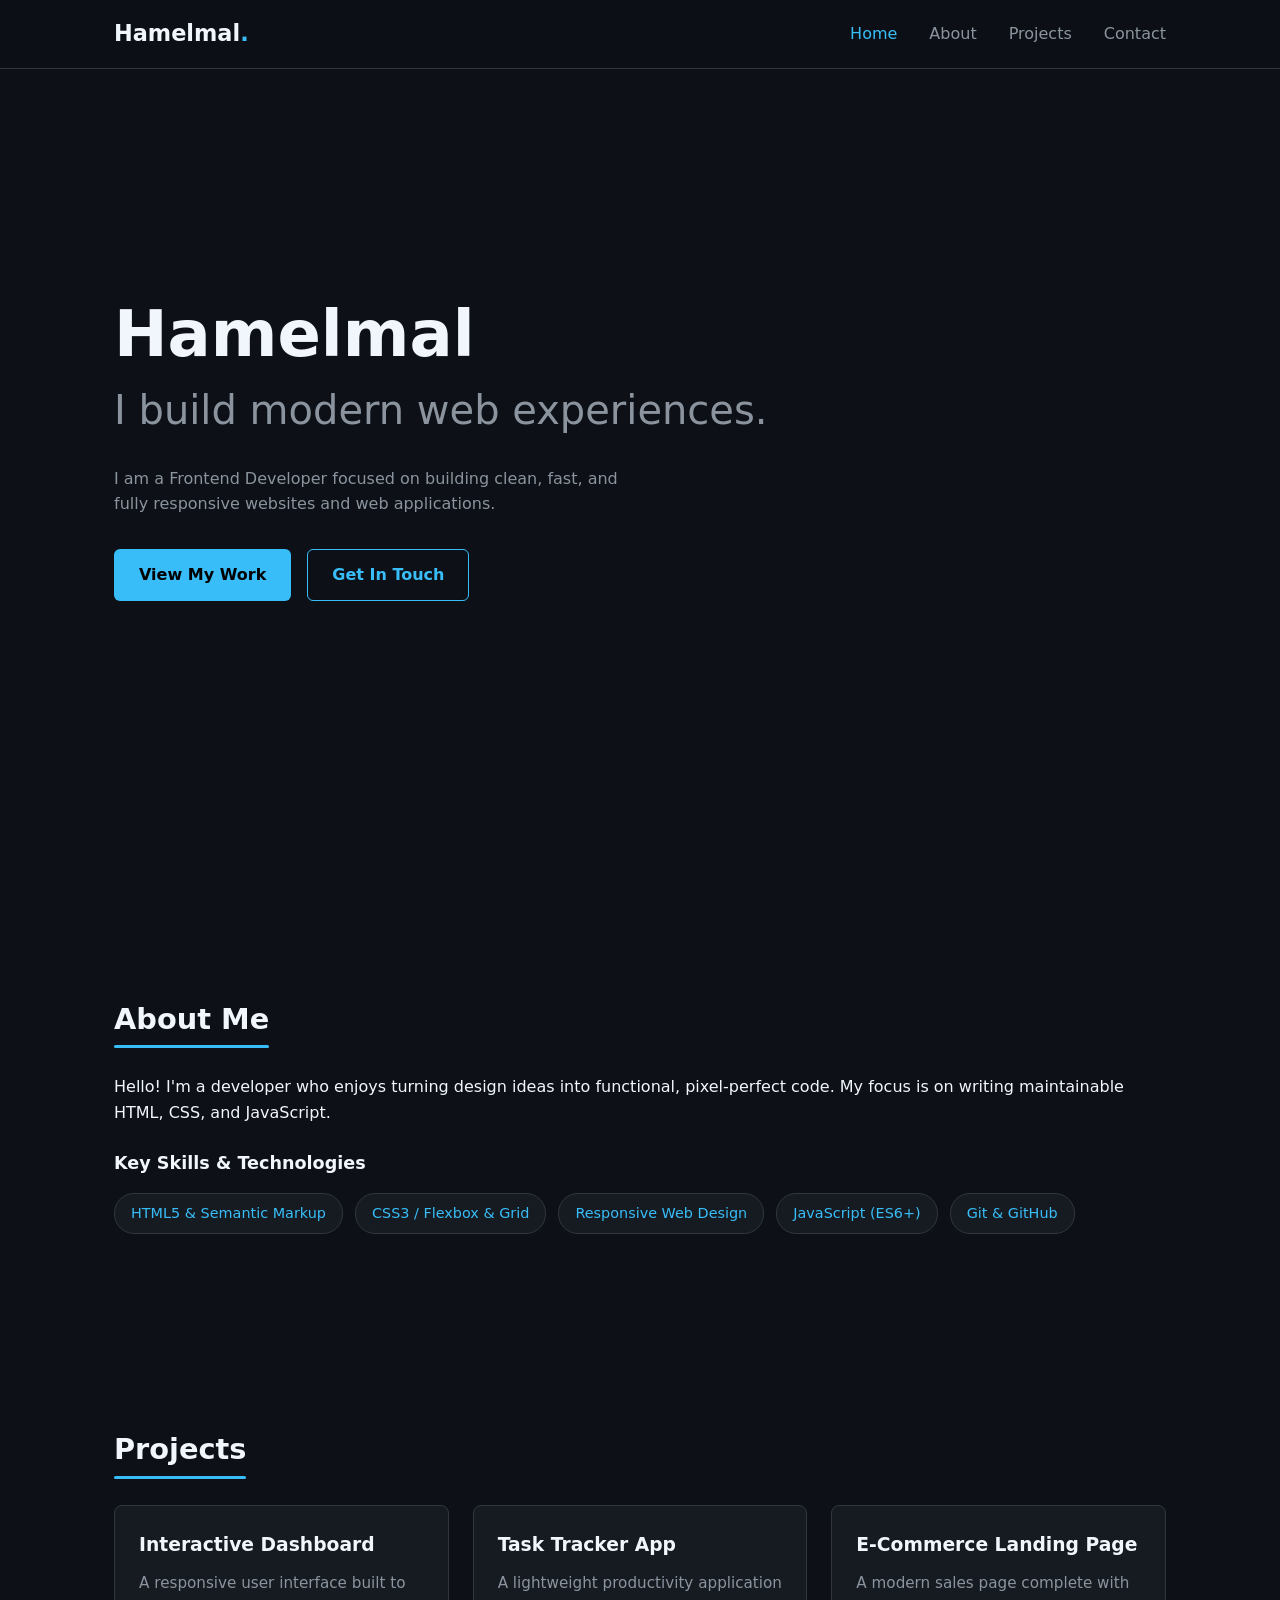
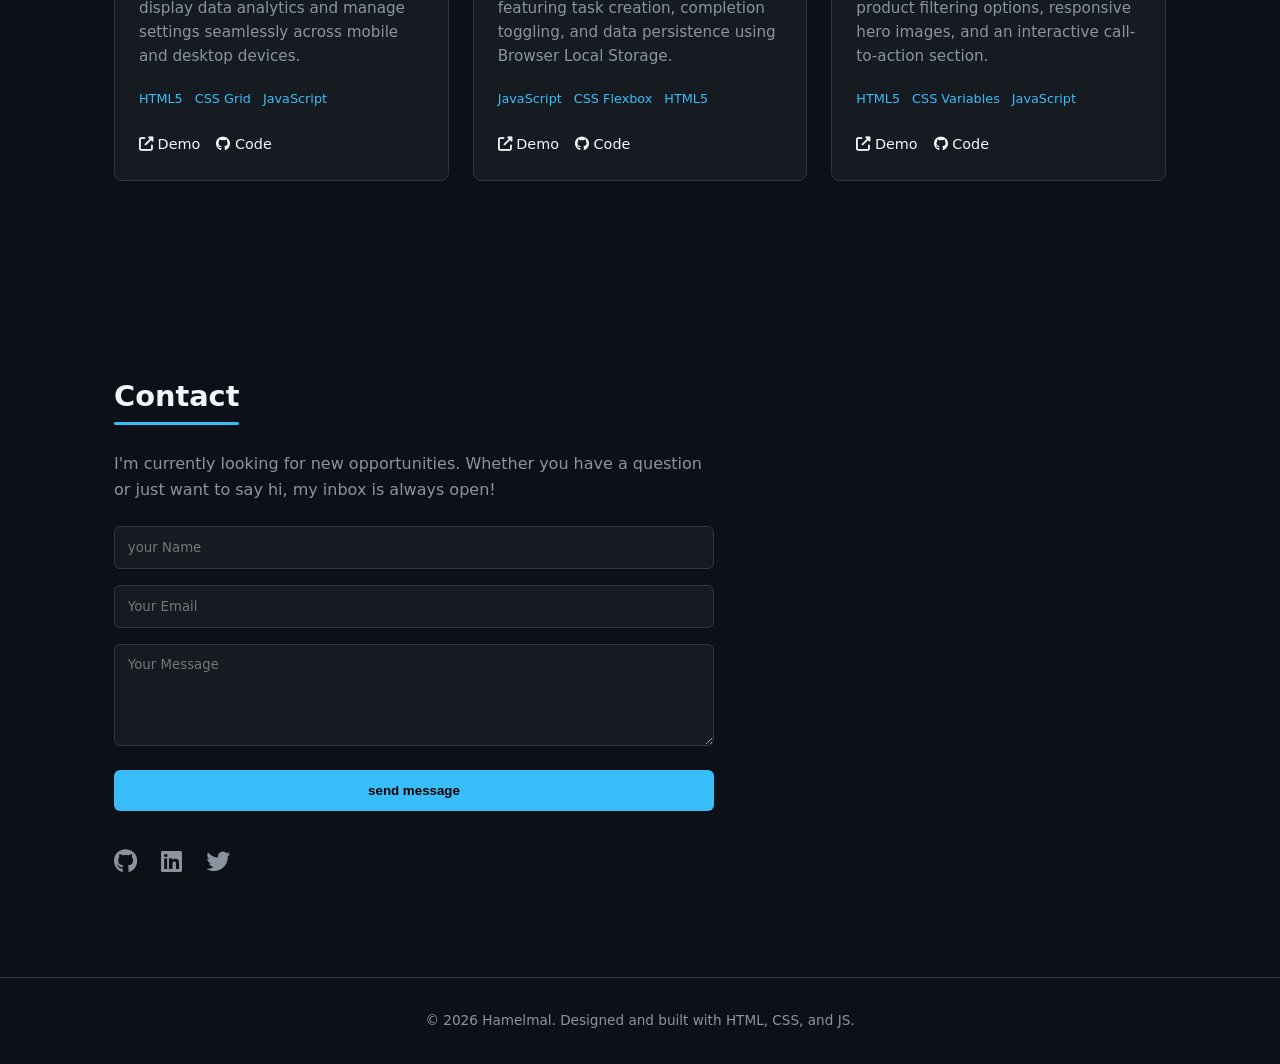
==== index.html @ 27e7340b "Initial portfolio commit" ====
<!DOCTYPE html>
<html lang="en">
<head>
  <meta charset="UTF-8" />
  <meta name="viewport" content="width=device-width, initial-scale=1.0" />
  <title>Hamelmal | Portfolio</title>
  <link rel="stylesheet" href="style.css" />
  <!-- Font Awesome for Icons -->
  <link rel="stylesheet" href="https://cdnjs.cloudflare.com/ajax/libs/font-awesome/6.4.0/css/all.min.css" />
</head>
<body>

  <!-- Header / Navigation -->
  <header>
    <nav class="navbar">
      <a href="#home" class="logo">Hamelmal<span>.</span></a>
      
      <ul class="nav-links" id="nav-links">
        <li><a href="#home" class="nav-item">Home</a></li>
        <li><a href="#about" class="nav-item">About</a></li>
        <li><a href="#projects" class="nav-item">Projects</a></li>
        <li><a href="#contact" class="nav-item">Contact</a></li>
      </ul>

      <!-- Hamburger Button for Mobile -->
      <button class="hamburger" id="hamburger" aria-label="Toggle Navigation">
        <i class="fas fa- solid fa-bars"></i>
      </button>
    </nav>
  </header>

  <main>
    <!-- Hero Section -->
    <section id="home" class="hero">
      <div class="hero-content">
        <h1 class="name">Hamelmal</h1>
        <h2 class="tagline">I build modern web experiences.</h2>
        <p class="bio-short">
          I am a Frontend Developer focused on building clean, fast, and fully responsive websites and web applications.
        </p>
        <div class="hero-cta">
          <a href="#projects" class="btn primary-btn">View My Work</a>
          <a href="#contact" class="btn secondary-btn">Get In Touch</a>
        </div>
      </div>
    </section>

    <!-- About Me Section -->
    <section id="about" class="section">
      <h2 class="section-title">About Me</h2>
      <div class="about-grid">
        <div class="about-text">
          <p>
            Hello! I'm a developer who enjoys turning design ideas into functional, pixel-perfect code. My focus is on writing maintainable HTML, CSS, and JavaScript.
          </p>
          <div class="skills">
            <h3>Key Skills & Technologies</h3>
            <ul class="skills-list">
              <li>HTML5 & Semantic Markup</li>
              <li>CSS3 / Flexbox & Grid</li>
              <li>Responsive Web Design</li>
              <li>JavaScript (ES6+)</li>
              <li>Git & GitHub</li>
            </ul>
          </div>
        </div>
      </div>
    </section>

    <!-- Projects Section -->
    <section id="projects" class="section">
      <h2 class="section-title">Projects</h2>
      <div class="projects-grid">

        <!-- Project 1 -->
        <article class="project-card">
          <div class="project-content">
            <h3 class="project-title">Interactive Dashboard</h3>
            <p class="project-description">
              A responsive user interface built to display data analytics and manage settings seamlessly across mobile and desktop devices.
            </p>
            <ul class="project-tech">
              <li>HTML5</li>
              <li>CSS Grid</li>
              <li>JavaScript</li>
            </ul>
            <div class="project-links">
              <a href="#" target="_blank" aria-label="Live Demo"><i class="fas fa-external-link-alt"></i> Demo</a>
              <a href="#" target="_blank" aria-label="GitHub Repository"><i class="fab fa-github"></i> Code</a>
            </div>
          </div>
        </article>

        <!-- Project 2 -->
        <article class="project-card">
          <div class="project-content">
            <h3 class="project-title">Task Tracker App</h3>
            <p class="project-description">
              A lightweight productivity application featuring task creation, completion toggling, and data persistence using Browser Local Storage.
            </p>
            <ul class="project-tech">
              <li>JavaScript</li>
              <li>CSS Flexbox</li>
              <li>HTML5</li>
            </ul>
            <div class="project-links">
              <a href="#" target="_blank" aria-label="Live Demo"><i class="fas fa-external-link-alt"></i> Demo</a>
              <a href="#" target="_blank" aria-label="GitHub Repository"><i class="fab fa-github"></i> Code</a>
            </div>
          </div>
        </article>

        <!-- Project 3 -->
        <article class="project-card">
          <div class="project-content">
            <h3 class="project-title">E-Commerce Landing Page</h3>
            <p class="project-description">
              A modern sales page complete with product filtering options, responsive hero images, and an interactive call-to-action section.
            </p>
            <ul class="project-tech">
              <li>HTML5</li>
              <li>CSS Variables</li>
              <li>JavaScript</li>
            </ul>
            <div class="project-links">
              <a href="#" target="_blank" aria-label="Live Demo"><i class="fas fa-external-link-alt"></i> Demo</a>
              <a href="#" target="_blank" aria-label="GitHub Repository"><i class="fab fa-github"></i> Code</a>
            </div>
          </div>
        </article>

      </div>
    </section>

    <!-- Contact Section -->
    <section id="contact" class="section">
      <h2 class="section-title">Contact</h2>
      <div class="contact-container">
        <p class="contact-intro">
          I'm currently looking for new opportunities. Whether you have a question or just want to say hi, my inbox is always open!
        </p>

        <form action="https://formspree.io/f/xzdngjyg" method="POST" class="contact-form" id="contact-form">
          <div class="form-group">
            <input type="text" name="name" placeholder="your Name" required/>
          </div>
          <div class="form-group">
            <input type="email" name="email" placeholder="Your Email"required/>
          </div>
          <div class="form-group">
            <textarea name="message" rows="5" placeholder="Your Message" required></textarea>
          </div>
          <button type="submit" class="btn primary-btn">send message</button>
          </form>
 <div class="social-links">
          <a href="#" target="_blank" aria-label="GitHub"><i class="fab fa-github"></i></a>
          <a href="#" target="_blank" aria-label="LinkedIn"><i class="fab fa-linkedin"></i></a>
          <a href="#" target="_blank" aria-label="Twitter"><i class="fab fa-twitter"></i></a>
        </div>
      </div>
    </section>
  </main>

  <footer>
    <p>&copy; 2026 Hamelmal. Designed and built with HTML, CSS, and JS.</p>
  </footer>

  <script src="script.js"></script>
</body>
</html>
---- style.css ----
/* Color Palette & Custom Properties */
:root {
  --bg-color: #0d1117;
  --card-bg: #161b22;
  --primary-color: #38bdf8;
  --text-main: #f0f6fc;
  --text-muted: #8b949e;
  --border-color: #30363d;
  --font-sans: system-ui, -apple-system, BlinkMacSystemFont, "Segoe UI", Roboto, sans-serif;
}

* {
  margin: 0;
  padding: 0;
  box-sizing: border-box;
}

html {
  scroll-behavior: smooth;
}

body {
  background-color: var(--bg-color);
  color: var(--text-main);
  font-family: var(--font-sans);
  line-height: 1.6;
}

/* Navigation Bar */
header {
  position: fixed;
  top: 0;
  width: 100%;
  background-color: rgba(13, 17, 23, 0.95);
  backdrop-filter: blur(8px);
  border-bottom: 1px solid var(--border-color);
  z-index: 1000;
}

.navbar {
  display: flex;
  justify-content: space-between;
  align-items: center;
  max-width: 1100px;
  margin: 0 auto;
  padding: 1rem 1.5rem;
}

.logo {
  font-size: 1.4rem;
  font-weight: 700;
  color: var(--text-main);
  text-decoration: none;
}

.logo span {
  color: var(--primary-color);
}

.nav-links {
  display: flex;
  list-style: none;
  gap: 2rem;
}

.nav-links a {
  color: var(--text-muted);
  text-decoration: none;
  font-weight: 500;
  transition: color 0.3s;
}

.nav-links a:hover,
.nav-links a.active {
  color: var(--primary-color);
}

.hamburger {
  display: none;
  background: none;
  border: none;
  color: var(--text-main);
  font-size: 1.5rem;
  cursor: pointer;
}

/* General Layout Rules */
.section {
  max-width: 1100px;
  margin: 0 auto;
  padding: 6rem 1.5rem;
}

.section-title {
  font-size: 1.8rem;
  margin-bottom: 2rem;
  position: relative;
  display: inline-block;
}

.section-title::after {
  content: '';
  position: absolute;
  left: 0;
  bottom: -6px;
  width: 100%;
  height: 3px;
  background-color: var(--primary-color);
  border-radius: 2px;
}

/* Hero Section */
.hero {
  min-height: 100vh;
  display: flex;
  align-items: center;
  max-width: 1100px;
  margin: 0 auto;
  padding: 0 1.5rem;
}

.greeting {
  color: var(--primary-color);
  font-size: 1rem;
  margin-bottom: 0.5rem;
}

.name {
  font-size: clamp(2.5rem, 6vw, 4rem);
  line-height: 1.1;
  margin-bottom: 0.5rem;
}

.tagline {
  font-size: clamp(1.5rem, 4vw, 2.5rem);
  color: var(--text-muted);
  font-weight: 500;
  margin-bottom: 1.5rem;
}

.bio-short {
  max-width: 540px;
  color: var(--text-muted);
  margin-bottom: 2rem;
}

.hero-cta {
  display: flex;
  gap: 1rem;
  flex-wrap: wrap;
}

/* Buttons */
.btn {
  display: inline-block;
  padding: 0.75rem 1.5rem;
  border-radius: 6px;
  text-decoration: none;
  font-weight: 600;
  transition: all 0.3s ease;
  border: 1px solid transparent;
}

.primary-btn {
  background-color: var(--primary-color);
  color: #000;
}

.primary-btn:hover {
  opacity: 0.9;
  transform: translateY(-2px);
}

.secondary-btn {
  border-color: var(--primary-color);
  color: var(--primary-color);
}

.secondary-btn:hover {
  background-color: rgba(56, 189, 248, 0.1);
  transform: translateY(-2px);
}

/* About Section */
.skills {
  margin-top: 1.5rem;
}

.skills h3 {
  margin-bottom: 1rem;
  font-size: 1.1rem;
}

.skills-list {
  display: flex;
  flex-wrap: wrap;
  gap: 0.75rem;
  list-style: none;
}

.skills-list li {
  background-color: var(--card-bg);
  border: 1px solid var(--border-color);
  padding: 0.5rem 1rem;
  border-radius: 20px;
  font-size: 0.9rem;
  color: var(--primary-color);
}

/* Projects Section */
.projects-grid {
  display: grid;
  grid-template-columns: repeat(auto-fit, minmax(280px, 1fr));
  gap: 1.5rem;
}

.project-card {
  background-color: var(--card-bg);
  border: 1px solid var(--border-color);
  border-radius: 8px;
  padding: 1.5rem;
  transition: transform 0.3s ease, border-color 0.3s ease;
}

.project-card:hover {
  transform: translateY(-5px);
  border-color: var(--primary-color);
}

.project-title {
  margin-bottom: 0.75rem;
}

.project-description {
  color: var(--text-muted);
  font-size: 0.95rem;
  margin-bottom: 1.25rem;
}

.project-tech {
  display: flex;
  gap: 0.75rem;
  list-style: none;
  font-size: 0.8rem;
  color: var(--primary-color);
  margin-bottom: 1.5rem;
}

.project-links {
  display: flex;
  gap: 1rem;
}

.project-links a {
  color: var(--text-main);
  text-decoration: none;
  font-size: 0.9rem;
  transition: color 0.3s;
}

.project-links a:hover {
  color: var(--primary-color);
}

/* Contact Section */
.contact-container {
  max-width: 600px;
}

.contact-intro {
  color: var(--text-muted);
  margin-bottom: 1.5rem;
}

.contact-form {
  display: flex;
  flex-direction: column;
  gap: 1rem;
}

.form-group input,
.form-group textarea {
  width: 100%;
  background-color: var(--card-bg);
  border: 1px solid var(--border-color);
  border-radius: 6px;
  padding: 0.8rem;
  color: var(--text-main);
  font-family: inherit;
}

.form-group input:focus,
.form-group textarea:focus {
  outline: 1px solid var(--primary-color);
}

.social-links {
  display: flex;
  gap: 1.5rem;
  margin-top: 2rem;
}

.social-links a {
  color: var(--text-muted);
  font-size: 1.5rem;
  transition: color 0.3s;
}

.social-links a:hover {
  color: var(--primary-color);
}

footer {
  text-align: center;
  padding: 2rem 1rem;
  border-top: 1px solid var(--border-color);
  color: var(--text-muted);
  font-size: 0.85rem;
}

/* Responsive Styles for Mobile */
@media (max-width: 768px) {
  .hamburger {
    display: block;
  }

  .nav-links {
    position: absolute;
    top: 100%;
    left: 0;
    width: 100%;
    background-color: var(--bg-color);
    border-bottom: 1px solid var(--border-color);
    flex-direction: column;
    align-items: center;
    padding: 1.5rem 0;
    gap: 1.5rem;
    display: none;
  }

  /* Show menu when JS toggles active class */
  .nav-links.active {
    display: flex;
  }

  .hero {
    padding-top: 4rem;
  }
}
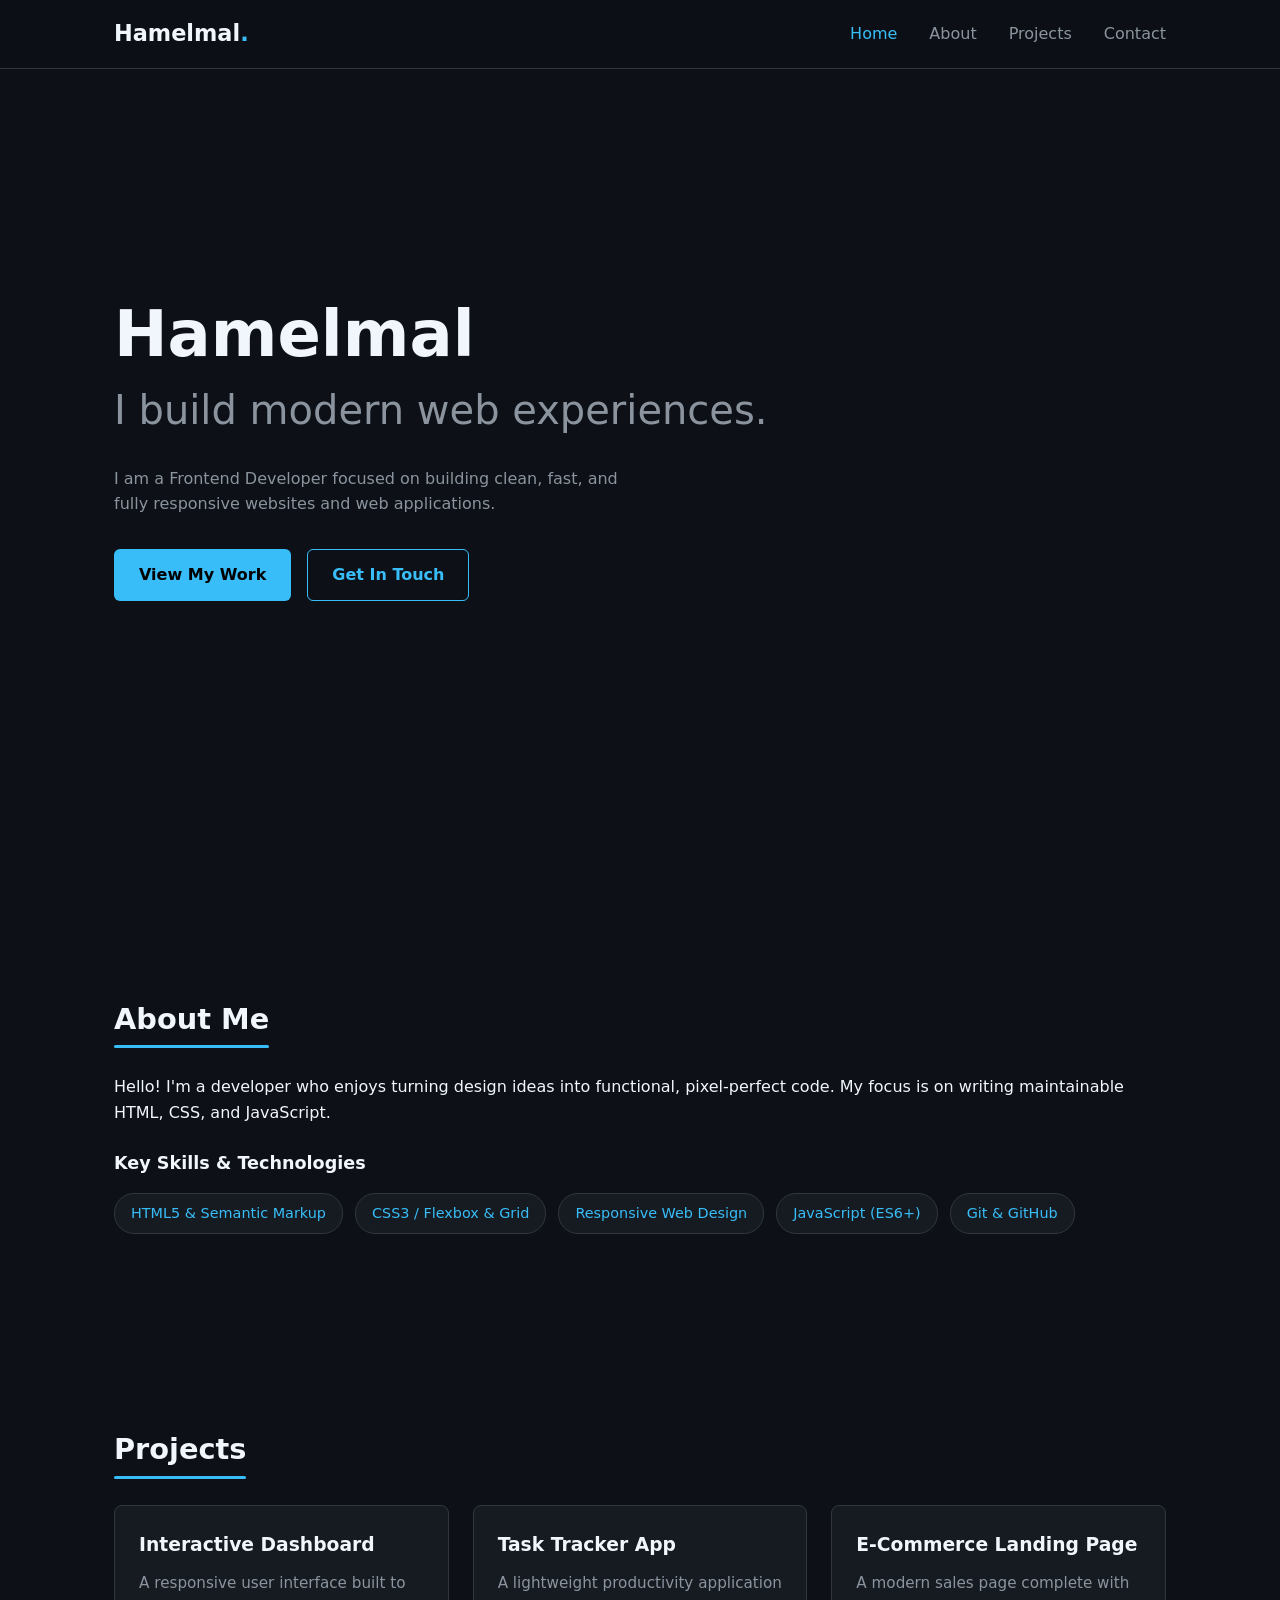
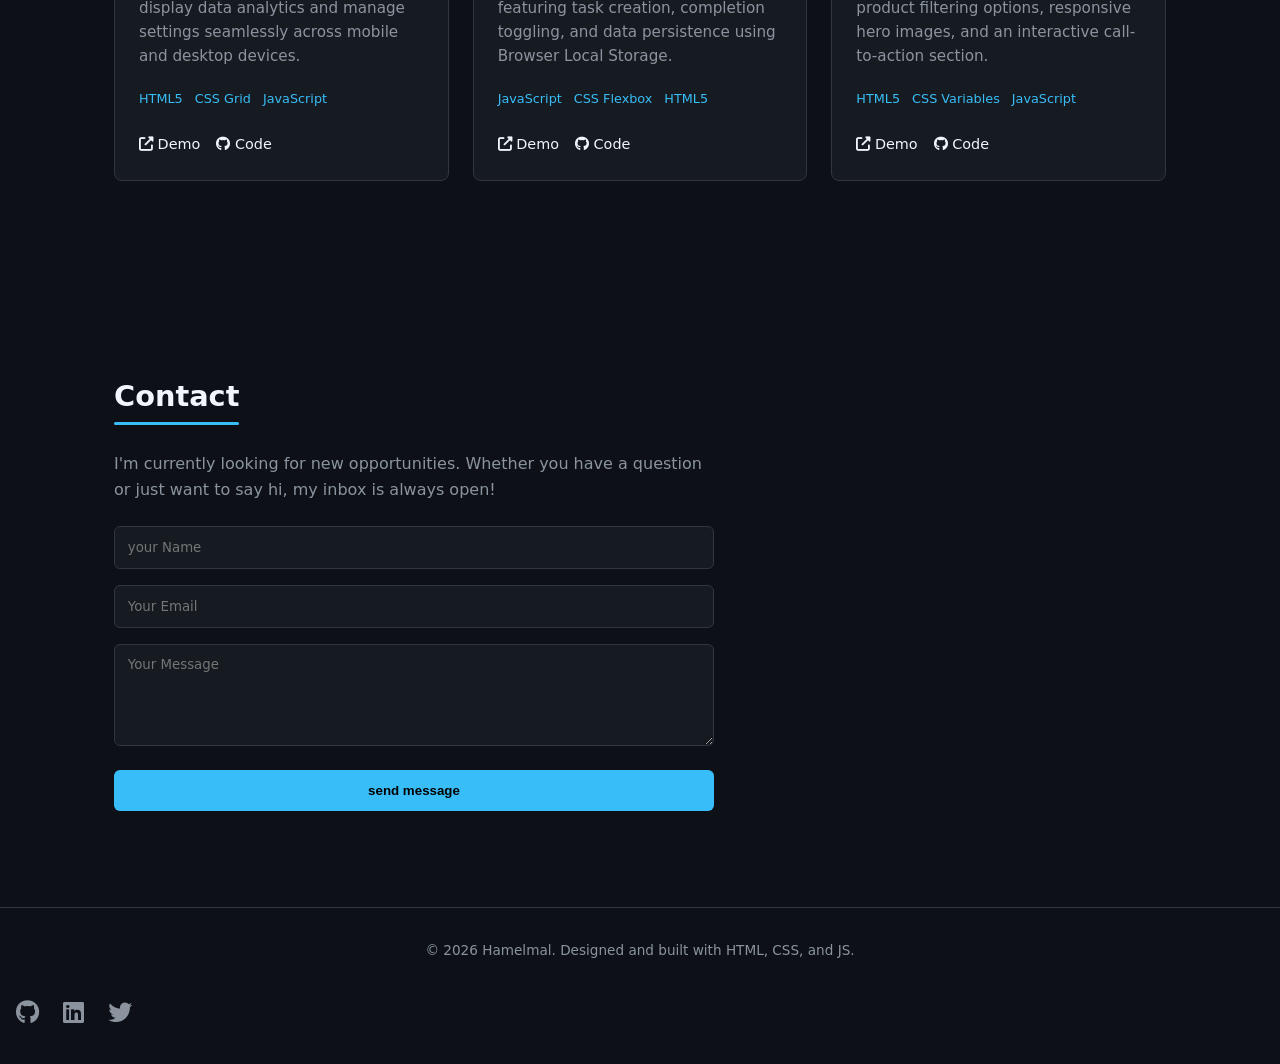
==== commit 3b0b9611: "update" ====
--- a/index.html
+++ b/index.html
@@ -152,17 +152,24 @@
           </div>
           <button type="submit" class="btn primary-btn">send message</button>
           </form>
- <div class="social-links">
-          <a href="#" target="_blank" aria-label="GitHub"><i class="fab fa-github"></i></a>
+ 
+      </div>
+    </section>
+  </main>
+ 
+
+  <footer>
+    <p>&copy; 2026 Hamelmal. Designed and built with HTML, CSS, and JS.</p>
+    <div class="container footer-content">
+      <div class="footer-links">
+        <div class="social-links">
+          <a href="https://github.com/hamelmal22" target="_blank" aria-label="GitHub"><i class="fab fa-github"></i></a>
           <a href="#" target="_blank" aria-label="LinkedIn"><i class="fab fa-linkedin"></i></a>
           <a href="#" target="_blank" aria-label="Twitter"><i class="fab fa-twitter"></i></a>
         </div>
+
       </div>
-    </section>
-  </main>
-
-  <footer>
-    <p>&copy; 2026 Hamelmal. Designed and built with HTML, CSS, and JS.</p>
+    </div>
   </footer>
 
   <script src="script.js"></script>
